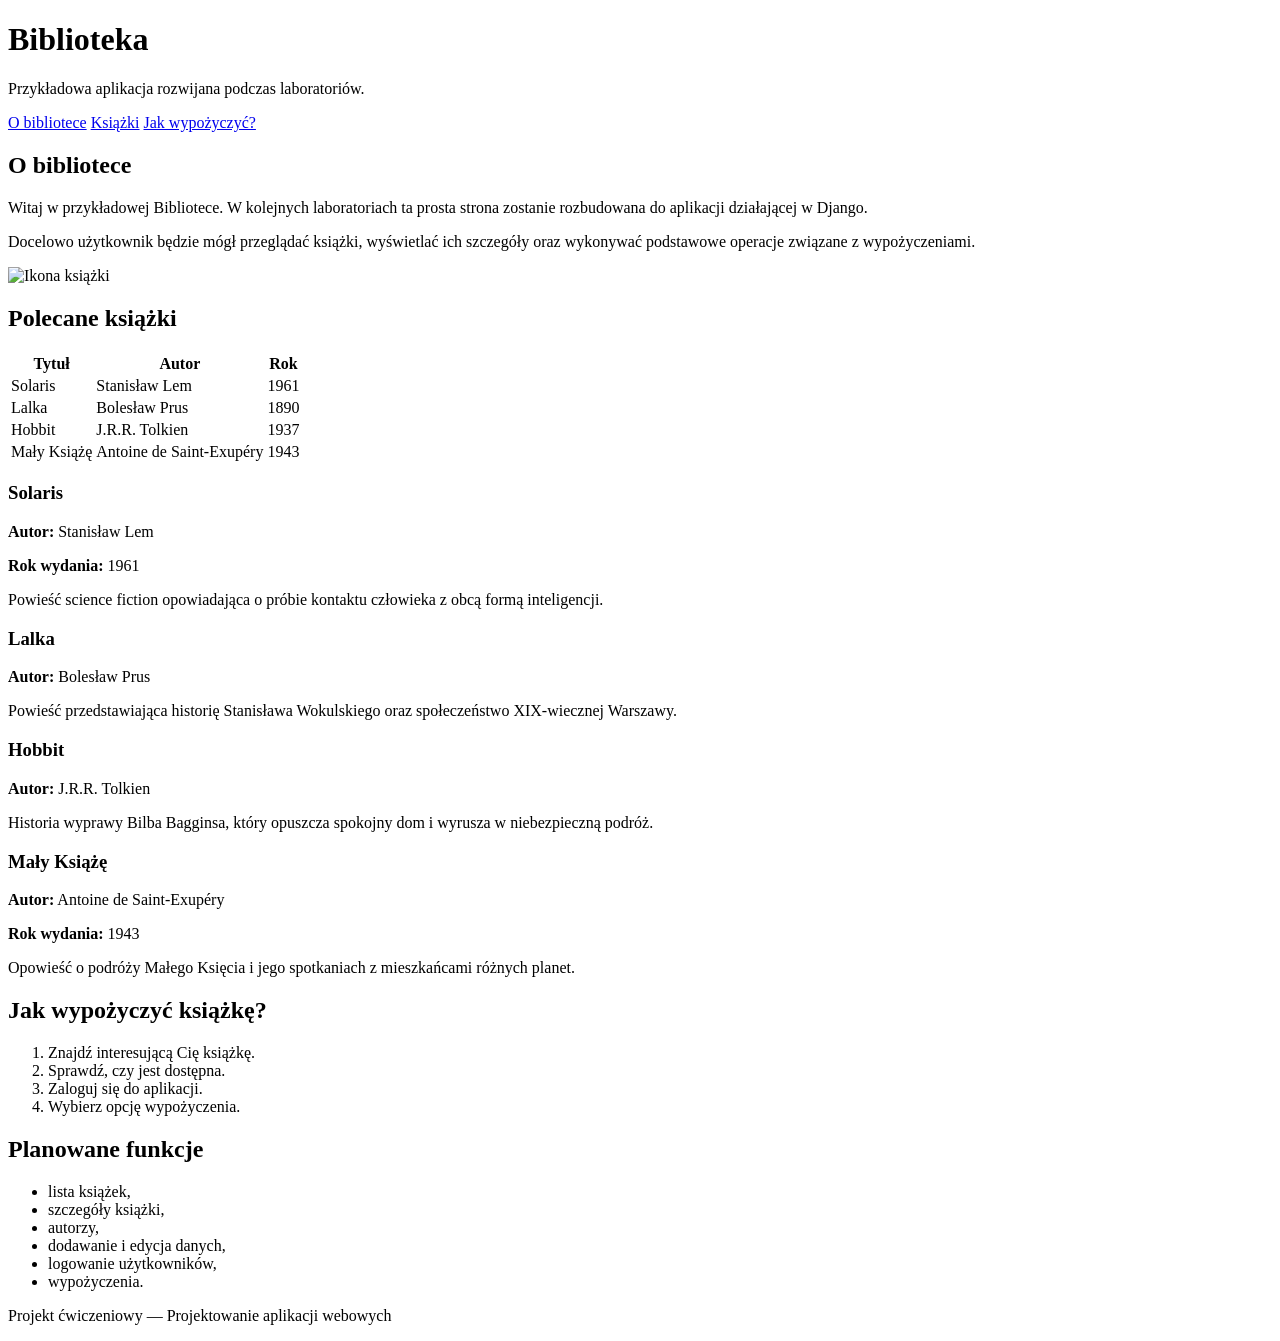
==== frontend/index.html @ 9f300b9b "dodano index.html" ====
<!DOCTYPE html>
<html lang="pl">
<head>
    <meta charset="UTF-8">
    <meta name="viewport" content="width=device-width, initial-scale=1.0">
    <title>Biblioteka</title>
</head>
<body>

    <header>
        <h1>Biblioteka</h1>

        <p>
            Przykładowa aplikacja rozwijana podczas laboratoriów.
        </p>

        <nav>
            <a href="#about">O bibliotece</a>
            <a href="#books">Książki</a>
            <a href="#rules">Jak wypożyczyć?</a>
        </nav>
    </header>

    <main>

        <section id="about">
            <h2>O bibliotece</h2>

            <p>
                Witaj w przykładowej Bibliotece.
                W kolejnych laboratoriach ta prosta strona zostanie
                rozbudowana do aplikacji działającej w Django.
            </p>

            <p>
                Docelowo użytkownik będzie mógł przeglądać książki,
                wyświetlać ich szczegóły oraz wykonywać podstawowe
                operacje związane z wypożyczeniami.
            </p>

            <img
                src="https://img.freepik.com/premium-wektory/ksiazka-ikona-proste-logo-wektor-ilustracja-szablon-projektu_757387-3945.jpg"
                alt="Ikona książki"
                width="120"
            >
        </section>

        <section id="books">
            <h2>Polecane książki</h2>

            <table>
                <thead>
                    <tr>
                        <th>Tytuł</th>
                        <th>Autor</th>
                        <th>Rok</th>
                    </tr>
                </thead>
                <tbody>
                    <tr>
                        <td>Solaris</td>
                        <td>Stanisław Lem</td>
                        <td>1961</td>
                    </tr>
                    <tr>
                        <td>Lalka</td>
                        <td>Bolesław Prus</td>
                        <td>1890</td>
                    </tr>
                    <tr>
                        <td>Hobbit</td>
                        <td>J.R.R. Tolkien</td>
                        <td>1937</td>

                     <tr>
                        <td>Mały Książę</td>
                         <td>Antoine de Saint-Exupéry</td>
                         <td>1943</td>
                            </tr>
                    </tr>
                </tbody>
            </table>

            <article>
                <h3>Solaris</h3>

                <div class="book-info">
                    <p>
                        <strong>Autor:</strong> Stanisław Lem
                    </p>

                    <p>
                        <strong>Rok wydania:</strong> 1961
                    </p>
                </div>

                <p>
                    Powieść science fiction opowiadająca o próbie
                    kontaktu człowieka z obcą formą inteligencji.
                </p>
            </article>

            <article>
                <h3>Lalka</h3>

                <p>
                    <strong>Autor:</strong> Bolesław Prus
                </p>

                <p>
                    Powieść przedstawiająca historię Stanisława
                    Wokulskiego oraz społeczeństwo XIX-wiecznej Warszawy.
                </p>
            </article>

            <article>
                <h3>Hobbit</h3>

                <p>
                    <strong>Autor:</strong> J.R.R. Tolkien
                </p>

                <p>
                    Historia wyprawy Bilba Bagginsa, który opuszcza
                    spokojny dom i wyrusza w niebezpieczną podróż.
                </p>
            </article>
            <article>
    <h3>Mały Książę</h3>

    <div class="book-info">
        <p>
            <strong>Autor:</strong> Antoine de Saint-Exupéry
        </p>

        <p>
            <strong>Rok wydania:</strong> 1943
        </p>
    </div>

    <p>
        Opowieść o podróży Małego Księcia i jego spotkaniach
        z mieszkańcami różnych planet.
    </p>
</article>
        </section>

        <section id="rules">
            <h2>Jak wypożyczyć książkę?</h2>

            <ol>
                <li>Znajdź interesującą Cię książkę.</li>
                <li>Sprawdź, czy jest dostępna.</li>
                <li>Zaloguj się do aplikacji.</li>
                <li>Wybierz opcję wypożyczenia.</li>
            </ol>
        </section>

        <section>
            <h2>Planowane funkcje</h2>

            <ul>
                <li>lista książek,</li>
                <li>szczegóły książki,</li>
                <li>autorzy,</li>
                <li>dodawanie i edycja danych,</li>
                <li>logowanie użytkowników,</li>
                <li>wypożyczenia.</li>
            </ul>
        </section>

    </main>

    <footer>
        <p>
            Projekt ćwiczeniowy — Projektowanie aplikacji webowych
        </p>
    </footer>

</body>
</html>
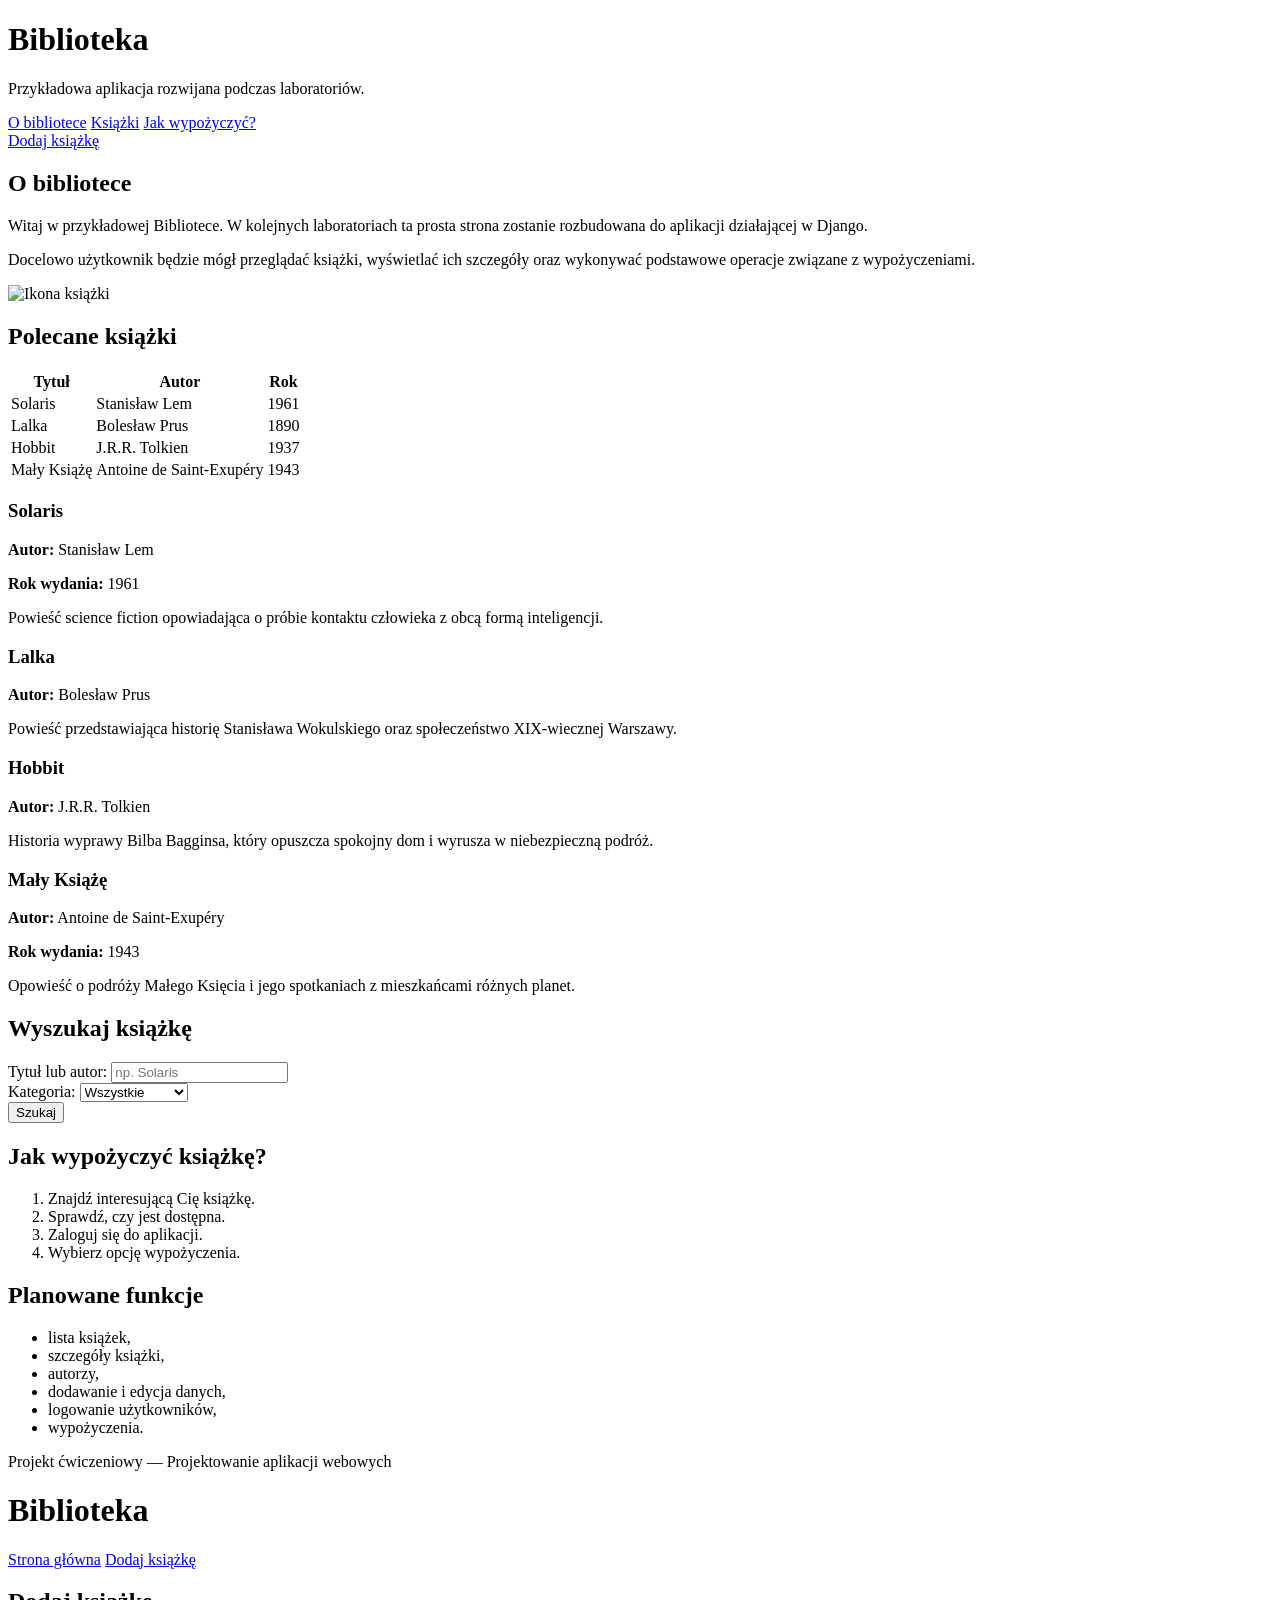
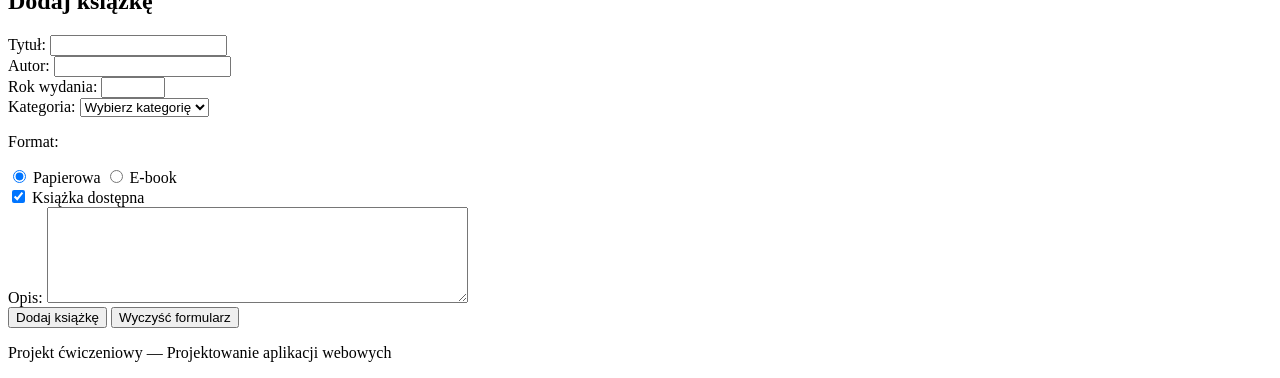
==== commit 607cc384: "zmiana index html i dodanie add_book.html" ====
--- a/frontend/index.html
+++ b/frontend/index.html
@@ -18,8 +18,9 @@
             <a href="#about">O bibliotece</a>
             <a href="#books">Książki</a>
             <a href="#rules">Jak wypożyczyć?</a>
-        </nav>
-    </header>
+        </nav><a href="add_book.html">
+                Dodaj książkę
+                </a>
 
     <main>
 
@@ -144,7 +145,57 @@
     </p>
 </article>
         </section>
-
+        <section id="search">
+            <h2>Wyszukaj książkę</h2>
+
+            <form method="get">
+
+                <div>
+                    <label for="query">
+                        Tytuł lub autor:
+                    </label>
+
+                    <input
+                        type="text"
+                        id="query"
+                        name="query"
+                        placeholder="np. Solaris"
+                    >
+                </div>
+
+                <div>
+                    <label for="search-category">
+                        Kategoria:
+                    </label>
+
+                    <select
+                        id="search-category"
+                        name="category"
+                    >
+                        <option value="">
+                            Wszystkie
+                        </option>
+
+                        <option value="fantasy">
+                            Fantasy
+                        </option>
+
+                        <option value="science-fiction">
+                            Science fiction
+                        </option>
+
+                        <option value="crime">
+                            Kryminał
+                        </option>
+                    </select>
+                </div>
+
+                <button type="submit">
+                    Szukaj
+                </button>
+
+            </form>
+        </section>
         <section id="rules">
             <h2>Jak wypożyczyć książkę?</h2>
 
@@ -180,3 +231,176 @@
 </body>
 </html>
 
+<!DOCTYPE html>
+<html lang="pl">
+<head>
+    <meta charset="UTF-8">
+    <meta name="viewport" content="width=device-width, initial-scale=1.0">
+    <title>Dodaj książkę — Biblioteka</title>
+</head>
+
+<body>
+
+    <header>
+        <h1>Biblioteka</h1>
+
+        <nav>
+            <a href="index.html">Strona główna</a>
+            <a href="add_book.html">Dodaj książkę</a>
+        </nav>
+    </header>
+
+    <main>
+
+        <section>
+            <h2>Dodaj książkę</h2>
+
+            <form method="post">
+
+                <div>
+                    <label for="title">
+                        Tytuł:
+                    </label>
+
+                    <input
+                        type="text"
+                        id="title"
+                        name="title"
+                        required
+                    >
+                </div>
+
+                <div>
+                    <label for="author">
+                        Autor:
+                    </label>
+
+                    <input
+                        type="text"
+                        id="author"
+                        name="author"
+                        required
+                    >
+                </div>
+
+                <div>
+                    <label for="year">
+                        Rok wydania:
+                    </label>
+
+                    <input
+                        type="number"
+                        id="year"
+                        name="year"
+                        min="0"
+                        max="2100"
+                    >
+                </div>
+
+                <div>
+                    <label for="category">
+                        Kategoria:
+                    </label>
+
+                    <select
+                        id="category"
+                        name="category"
+                    >
+                        <option value="">
+                            Wybierz kategorię
+                        </option>
+
+                        <option value="fantasy">
+                            Fantasy
+                        </option>
+
+                        <option value="science-fiction">
+                            Science fiction
+                        </option>
+
+                        <option value="crime">
+                            Kryminał
+                        </option>
+
+                        <option value="other">
+                            Inna
+                        </option>
+                    </select>
+                </div>
+
+                <div>
+                    <p>Format:</p>
+
+                    <input
+                        type="radio"
+                        id="paper"
+                        name="format"
+                        value="paper"
+                        checked
+                    >
+
+                    <label for="paper">
+                        Papierowa
+                    </label>
+
+                    <input
+                        type="radio"
+                        id="ebook"
+                        name="format"
+                        value="ebook"
+                    >
+
+                    <label for="ebook">
+                        E-book
+                    </label>
+                </div>
+
+                <div>
+                    <input
+                        type="checkbox"
+                        id="available"
+                        name="available"
+                        checked
+                    >
+
+                    <label for="available">
+                        Książka dostępna
+                    </label>
+                </div>
+
+                <div>
+                    <label for="description">
+                        Opis:
+                    </label>
+
+                    <textarea
+                        id="description"
+                        name="description"
+                        rows="6"
+                        cols="50"
+                    ></textarea>
+                </div>
+
+                <div>
+                    <button type="submit">
+                        Dodaj książkę
+                    </button>
+
+                    <button type="reset">
+                        Wyczyść formularz
+                    </button>
+                </div>
+
+            </form>
+        </section>
+
+    </main>
+
+    <footer>
+        <p>
+            Projekt ćwiczeniowy — Projektowanie aplikacji webowych
+        </p>
+    </footer>
+
+</body>
+</html>
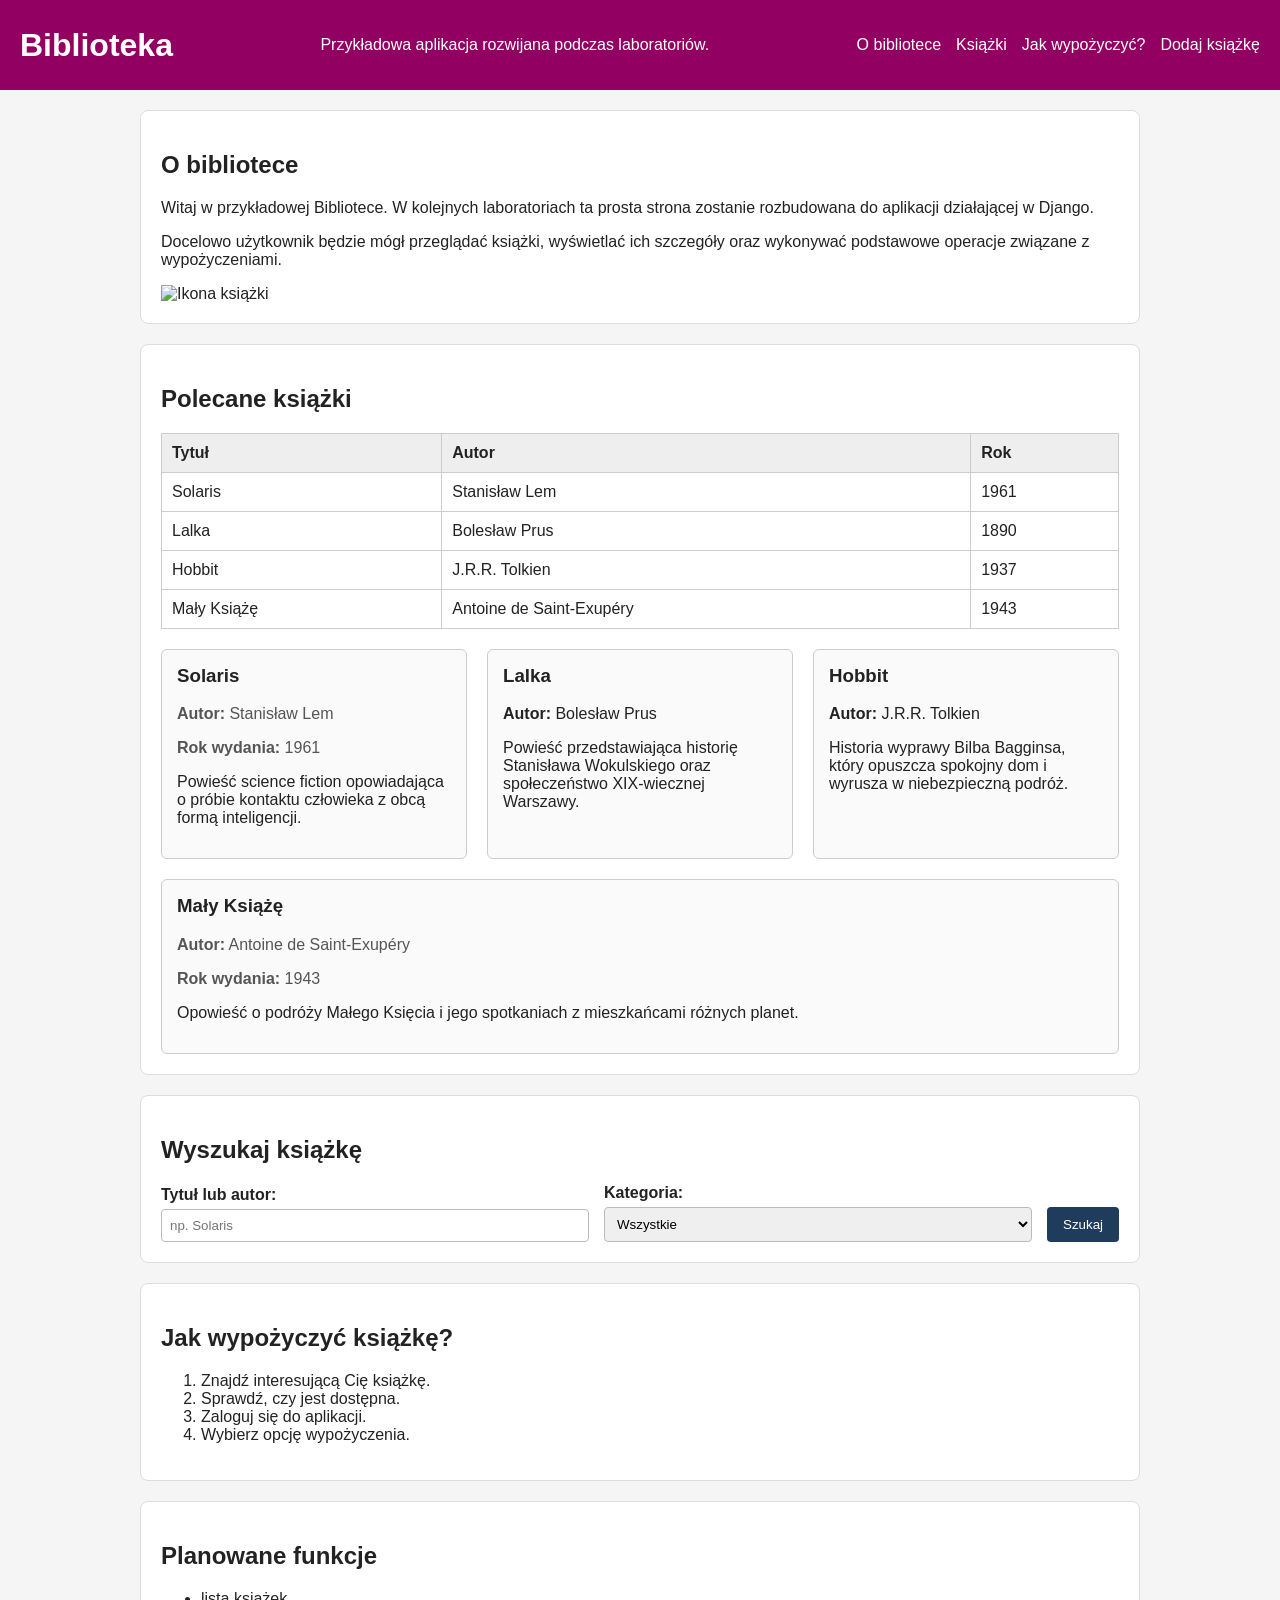
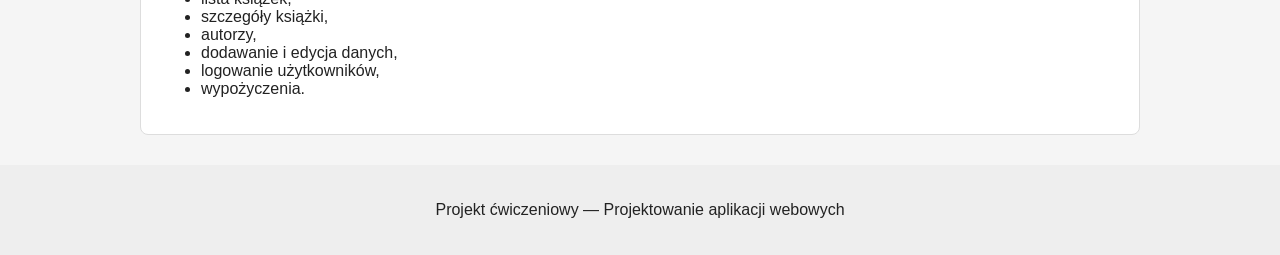
==== commit 5a378df6: "Dodano arkusze stylow" ====
--- a/frontend/index.html
+++ b/frontend/index.html
@@ -4,23 +4,22 @@
     <meta charset="UTF-8">
     <meta name="viewport" content="width=device-width, initial-scale=1.0">
     <title>Biblioteka</title>
+    <link rel="stylesheet" href="css/styles.css">
 </head>
 <body>
 
     <header>
         <h1>Biblioteka</h1>
 
-        <p>
-            Przykładowa aplikacja rozwijana podczas laboratoriów.
-        </p>
+        <p>Przykładowa aplikacja rozwijana podczas laboratoriów.</p>
 
         <nav>
             <a href="#about">O bibliotece</a>
             <a href="#books">Książki</a>
             <a href="#rules">Jak wypożyczyć?</a>
-        </nav><a href="add_book.html">
-                Dodaj książkę
-                </a>
+            <a href="add_book.html">Dodaj książkę</a>
+        </nav>
+    </header>
 
     <main>
 
@@ -72,17 +71,17 @@
                         <td>Hobbit</td>
                         <td>J.R.R. Tolkien</td>
                         <td>1937</td>
-
-                     <tr>
+                    </tr>
+                    <tr>
                         <td>Mały Książę</td>
-                         <td>Antoine de Saint-Exupéry</td>
-                         <td>1943</td>
-                            </tr>
+                        <td>Antoine de Saint-Exupéry</td>
+                        <td>1943</td>
                     </tr>
                 </tbody>
             </table>
 
-            <article>
+            <div class="book-list">
+            <article class="book-card">
                 <h3>Solaris</h3>
 
                 <div class="book-info">
@@ -101,7 +100,7 @@
                 </p>
             </article>
 
-            <article>
+            <article class="book-card">
                 <h3>Lalka</h3>
 
                 <p>
@@ -114,7 +113,7 @@
                 </p>
             </article>
 
-            <article>
+            <article class="book-card">
                 <h3>Hobbit</h3>
 
                 <p>
@@ -126,29 +125,32 @@
                     spokojny dom i wyrusza w niebezpieczną podróż.
                 </p>
             </article>
-            <article>
-    <h3>Mały Książę</h3>
-
-    <div class="book-info">
-        <p>
-            <strong>Autor:</strong> Antoine de Saint-Exupéry
-        </p>
-
-        <p>
-            <strong>Rok wydania:</strong> 1943
-        </p>
-    </div>
-
-    <p>
-        Opowieść o podróży Małego Księcia i jego spotkaniach
-        z mieszkańcami różnych planet.
-    </p>
-</article>
-        </section>
+
+            <article class="book-card">
+                <h3>Mały Książę</h3>
+
+                <div class="book-info">
+                    <p>
+                        <strong>Autor:</strong> Antoine de Saint-Exupéry
+                    </p>
+
+                    <p>
+                        <strong>Rok wydania:</strong> 1943
+                    </p>
+                </div>
+
+                <p>
+                    Opowieść o podróży Małego Księcia i jego spotkaniach
+                    z mieszkańcami różnych planet.
+                </p>
+            </article>
+            </div>
+        </section>
+
         <section id="search">
             <h2>Wyszukaj książkę</h2>
 
-            <form method="get">
+            <form  class="search-form" method="get">
 
                 <div>
                     <label for="query">
@@ -196,6 +198,7 @@
 
             </form>
         </section>
+
         <section id="rules">
             <h2>Jak wypożyczyć książkę?</h2>
 
@@ -229,178 +232,4 @@
     </footer>
 
 </body>
-</html>
-
-<!DOCTYPE html>
-<html lang="pl">
-<head>
-    <meta charset="UTF-8">
-    <meta name="viewport" content="width=device-width, initial-scale=1.0">
-    <title>Dodaj książkę — Biblioteka</title>
-</head>
-
-<body>
-
-    <header>
-        <h1>Biblioteka</h1>
-
-        <nav>
-            <a href="index.html">Strona główna</a>
-            <a href="add_book.html">Dodaj książkę</a>
-        </nav>
-    </header>
-
-    <main>
-
-        <section>
-            <h2>Dodaj książkę</h2>
-
-            <form method="post">
-
-                <div>
-                    <label for="title">
-                        Tytuł:
-                    </label>
-
-                    <input
-                        type="text"
-                        id="title"
-                        name="title"
-                        required
-                    >
-                </div>
-
-                <div>
-                    <label for="author">
-                        Autor:
-                    </label>
-
-                    <input
-                        type="text"
-                        id="author"
-                        name="author"
-                        required
-                    >
-                </div>
-
-                <div>
-                    <label for="year">
-                        Rok wydania:
-                    </label>
-
-                    <input
-                        type="number"
-                        id="year"
-                        name="year"
-                        min="0"
-                        max="2100"
-                    >
-                </div>
-
-                <div>
-                    <label for="category">
-                        Kategoria:
-                    </label>
-
-                    <select
-                        id="category"
-                        name="category"
-                    >
-                        <option value="">
-                            Wybierz kategorię
-                        </option>
-
-                        <option value="fantasy">
-                            Fantasy
-                        </option>
-
-                        <option value="science-fiction">
-                            Science fiction
-                        </option>
-
-                        <option value="crime">
-                            Kryminał
-                        </option>
-
-                        <option value="other">
-                            Inna
-                        </option>
-                    </select>
-                </div>
-
-                <div>
-                    <p>Format:</p>
-
-                    <input
-                        type="radio"
-                        id="paper"
-                        name="format"
-                        value="paper"
-                        checked
-                    >
-
-                    <label for="paper">
-                        Papierowa
-                    </label>
-
-                    <input
-                        type="radio"
-                        id="ebook"
-                        name="format"
-                        value="ebook"
-                    >
-
-                    <label for="ebook">
-                        E-book
-                    </label>
-                </div>
-
-                <div>
-                    <input
-                        type="checkbox"
-                        id="available"
-                        name="available"
-                        checked
-                    >
-
-                    <label for="available">
-                        Książka dostępna
-                    </label>
-                </div>
-
-                <div>
-                    <label for="description">
-                        Opis:
-                    </label>
-
-                    <textarea
-                        id="description"
-                        name="description"
-                        rows="6"
-                        cols="50"
-                    ></textarea>
-                </div>
-
-                <div>
-                    <button type="submit">
-                        Dodaj książkę
-                    </button>
-
-                    <button type="reset">
-                        Wyczyść formularz
-                    </button>
-                </div>
-
-            </form>
-        </section>
-
-    </main>
-
-    <footer>
-        <p>
-            Projekt ćwiczeniowy — Projektowanie aplikacji webowych
-        </p>
-    </footer>
-
-</body>
-</html>
+</html>
--- a/frontend/css/styles.css
+++ b/frontend/css/styles.css
@@ -0,0 +1,209 @@
+body {
+    margin: 0;
+
+    background-color: #f5f5f5;
+    color: #222222;
+
+    font-family: Arial, Helvetica, sans-serif;
+}
+
+header {
+    display: flex;
+
+    justify-content: space-between;
+    align-items: center;
+
+    gap: 20px;
+
+    background-color: #920061;
+    color: white;
+
+    padding: 20px;
+}
+
+header h1 {
+    margin: 0;
+}
+
+nav {
+    display: flex;
+    gap: 15px;
+}
+
+nav a {
+    color: white;
+    text-decoration: none;
+}
+
+nav a:hover {
+    text-decoration: underline;
+}
+
+main {
+    width: 90%;
+    max-width: 1000px;
+
+    margin: 0 auto;
+}
+
+section {
+    background-color: white;
+
+    margin: 20px 0;
+    padding: 20px;
+
+    border: 1px solid #dddddd;
+    border-radius: 8px;
+}
+
+.book-list {
+    display: flex;
+
+    gap: 20px;
+    flex-wrap: wrap;
+}
+
+.book-card {
+    flex: 1 1 250px;
+
+    border: 1px solid #cccccc;
+    border-radius: 6px;
+
+    padding: 15px;
+
+    background-color: #fafafa;
+}
+
+.book-card h3 {
+    margin-top: 0;
+}
+
+.book-info {
+    color: #555555;
+}
+
+table {
+    width: 100%;
+
+    border-collapse: collapse;
+
+    margin: 20px 0;
+}
+
+th,
+td {
+    border: 1px solid #cccccc;
+
+    padding: 10px;
+
+    text-align: left;
+}
+
+th {
+    background-color: #eeeeee;
+}
+
+.table-container {
+    overflow-x: auto;
+}
+
+form {
+    max-width: 600px;
+}
+
+form div {
+    margin-bottom: 15px;
+}
+
+.search-form {
+    display: flex;
+
+    gap: 15px;
+
+    align-items: end;
+
+    max-width: none;
+}
+
+.search-form div {
+    flex: 1;
+    margin-bottom: 0;
+}
+
+label {
+    display: block;
+
+    margin-bottom: 5px;
+
+    font-weight: bold;
+}
+
+input[type="text"],
+input[type="email"],
+input[type="password"],
+input[type="number"],
+input[type="date"],
+select,
+textarea {
+    width: 100%;
+
+    padding: 8px;
+
+    border: 1px solid #bbbbbb;
+    border-radius: 4px;
+
+    box-sizing: border-box;
+}
+
+button,
+.button-link {
+    display: inline-block;
+
+    background-color: #1f3c5c;
+    color: white;
+
+    border: none;
+    border-radius: 4px;
+
+    padding: 10px 16px;
+
+    text-decoration: none;
+
+    cursor: pointer;
+}
+
+button:hover,
+.button-link:hover {
+    background-color: #315c87;
+}
+
+footer {
+    margin-top: 30px;
+    padding: 20px;
+
+    text-align: center;
+
+    background-color: #eeeeee;
+}
+
+@media (max-width: 700px) {
+
+    header {
+        flex-direction: column;
+        align-items: flex-start;
+    }
+
+    nav {
+        flex-direction: column;
+    }
+
+    .search-form {
+        flex-direction: column;
+        align-items: stretch;
+    }
+
+    main {
+        width: 95%;
+    }
+
+}
